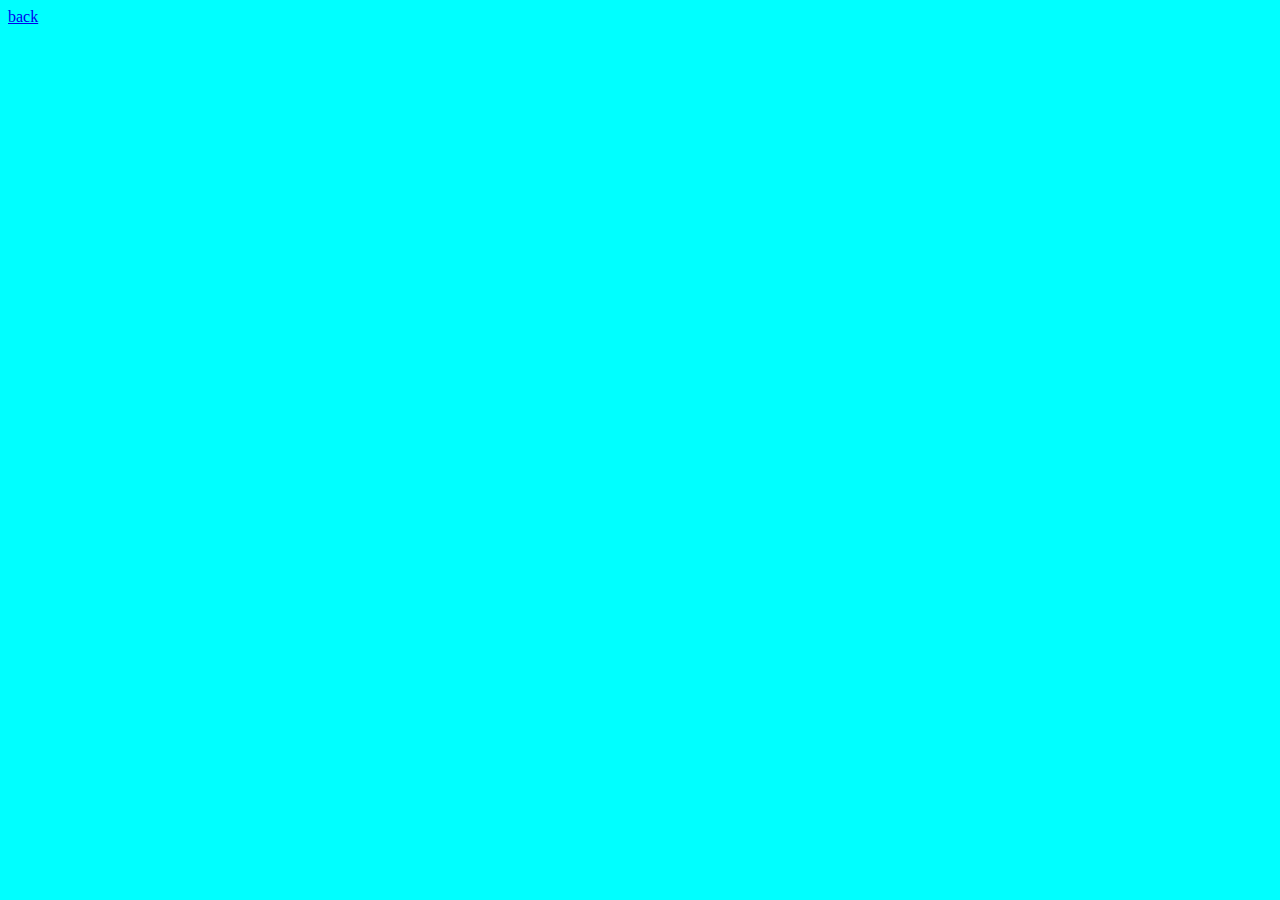
==== admin_log.html @ 4ebd8f77 "adding service section" ====
<!DOCTYPE html>
<html lang="en">
<head>
    <meta charset="UTF-8">
    <meta http-equiv="X-UA-Compatible" content="IE=edge">
    <meta name="viewport" content="width=device-width, initial-scale=1.0">
    <title>Document</title>
</head>
<body style="background-color: aqua;">
<a href="index.html"> back </a>
</body>
</html>
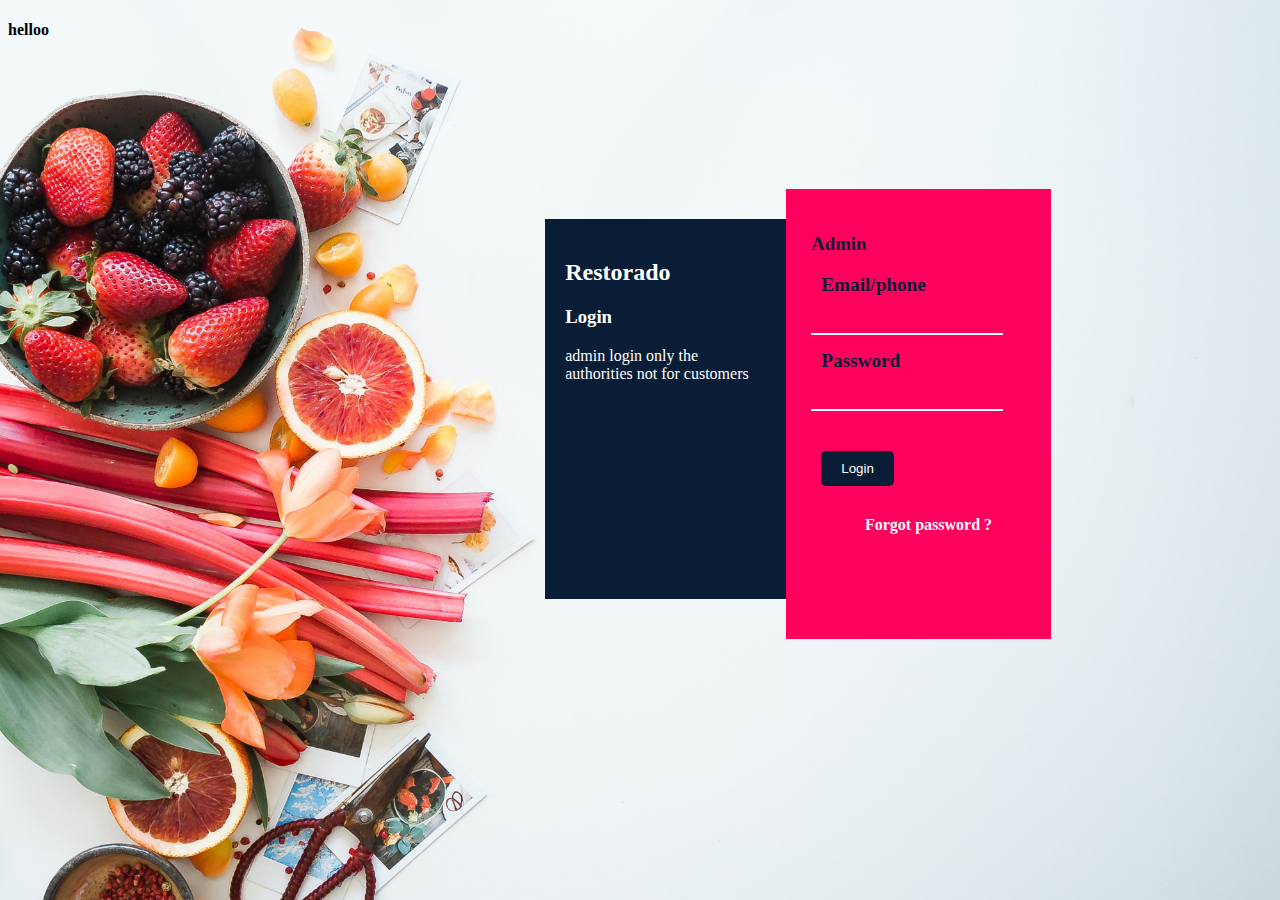
==== commit f2e335e8: "admin page" ====
--- a/admin_log.html
+++ b/admin_log.html
@@ -5,8 +5,139 @@
     <meta http-equiv="X-UA-Compatible" content="IE=edge">
     <meta name="viewport" content="width=device-width, initial-scale=1.0">
     <title>Document</title>
+    
+    <style>
+        body{
+            background-image: url(images/bc1.jpg);
+            background-repeat: no-repeat;
+  background-attachment: fixed;
+  background-size: cover;
+        }
+        .admin{
+            display: flex;
+            width: 40%;
+            margin-left: auto;
+            margin-right: auto;
+            margin-top: 150px;
+            padding-left: 25%;
+            
+        }
+     .container1{
+         height: 340px;
+         width: 300px;
+         background-color:#0a1d37;
+         padding: 20px;
+         color: white;
+         margin-top: 30px;
+     }
+     .container2{
+         height: 400px;
+         width: 320px;
+         padding: 25px;
+         background-color: #ff005c;
+         color: #0a1d37;
+     }
+     label{
+         padding: 10px;
+         font-size: 1.2rem;
+         font-weight:bold;
+     }
+     input{
+         padding:0 10px;
+        
+         margin: 15px 0px;
+         width: 80%;
+        border-top: none;
+        border-left: none;
+        border-right: none;
+        border-color: rgb(255, 255, 255);
+        background: none;
+         
+     }
+     input[type="text"], input[type="password"] { 
+    outline: none;
+    font-size: 1.2rem;
+    
+}
+     button{
+         text-decoration: none;
+         background-color:#0a1d37;
+         padding: 10px 20px;
+         border-radius: 5px;
+         border: none;
+         margin-top: 25px;
+         margin-left: 10px;
+         margin-bottom: 30px;
+         cursor: pointer;
+         color: white;
+     }
+     span{
+         color:white;
+         font-size: 1rem;
+         font-weight: 500;
+         width: 100%;   
+         padding-left: 25%;
+         font-weight: bold;
+     }
+     a{
+         text-decoration: none;
+         margin-top: 40px;
+     }
+     @media screen and (max-width:1050px){
+         
+        .admin{
+            width: 80%;
+            padding-left: 5%;
+        }
+     }
+     @media screen and (max-width:550px){
+         
+         .admin{
+             width: 90%;
+             padding-left: 0;
+             flex-direction: column;
+             margin-top: 0px;
+         }
+         .container1{
+             height: 140px;
+             width: 90%;
+             margin-left: 0;
+             background-color: transparent;
+             margin: 0;
+         }
+         .container2{
+             height: 300px;
+             width: 85%;
+             margin-left: auto;
+             margin-right: auto;
+             background-color: #ff005c;
+             color: white;
+             padding-bottom: 30px;
+         }
+      }
+    </style>
 </head>
-<body style="background-color: aqua;">
-<a href="index.html"> back </a>
+<body">
+    <h4>helloo</h4>
+<section class="admin">
+
+    <div class="container1">
+        <h2>Restorado</h2>
+        <h3>Login</h3>
+        <p> admin login only the authorities not for customers </p>
+
+    </div>
+    <div class="container2">
+        <h3>Admin</h3>
+        <label for="email">Email/phone</label><br>
+        <input type="text" name="username" ><br>
+        <label for="password">Password</label><br>
+        <input type="password" name="password"><br>
+        <a href="orders.html"><button> Login </button><br></a>
+
+        <a href=""><span> Forgot password ?</span></a>
+    </div>
+</section>
+
 </body>
-</html>+</html>
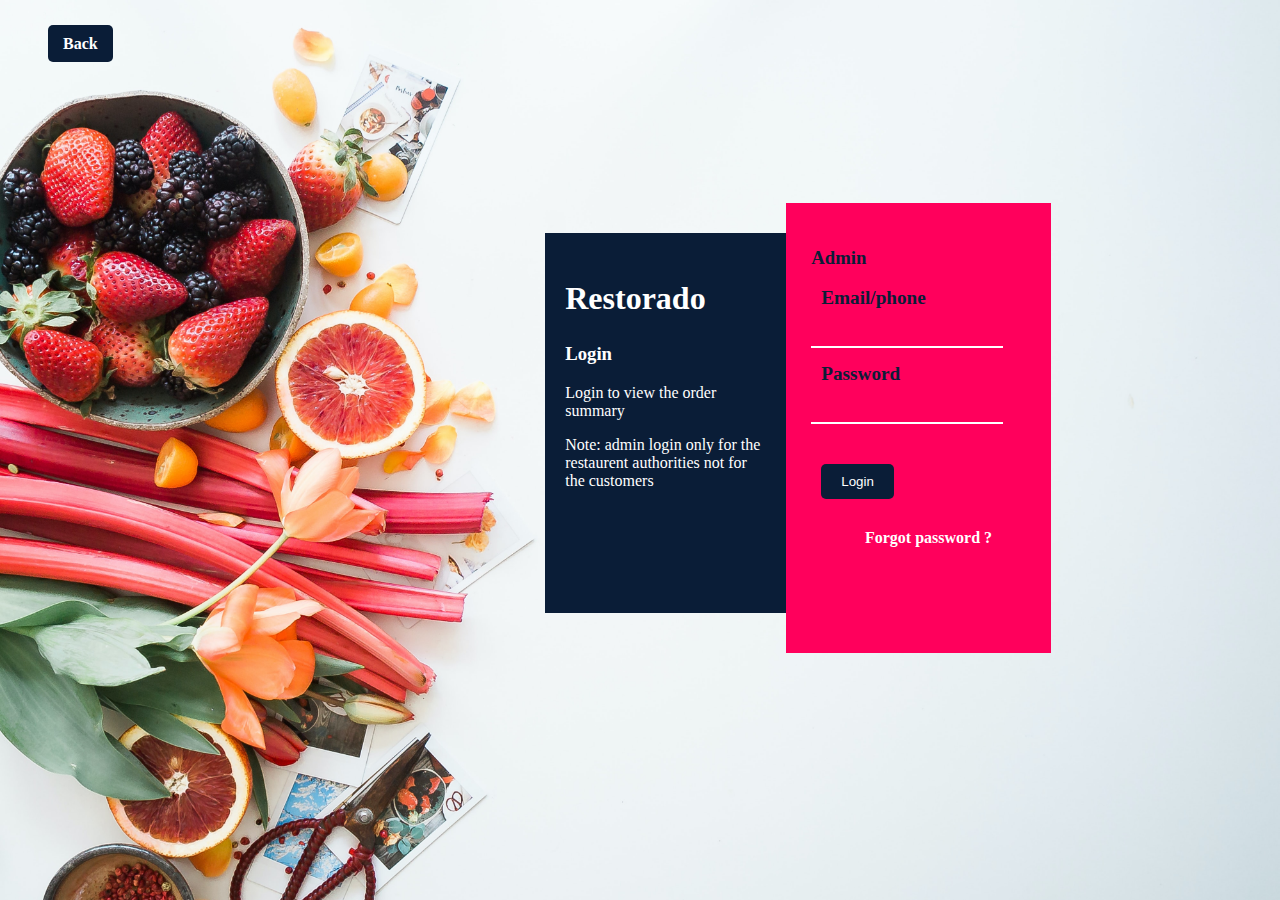
==== commit deaa0074: "updated admin page" ====
--- a/admin_log.html
+++ b/admin_log.html
@@ -78,11 +78,33 @@
          width: 100%;   
          padding-left: 25%;
          font-weight: bold;
+         
      }
      a{
          text-decoration: none;
-         margin-top: 40px;
      }
+     a.back{
+            padding: 10px 15px;
+            text-decoration: none;
+            color: white;
+            background-color: #0a1d37;
+            font-size: 1rem;
+           margin: 20px;
+           border-radius: 5px;
+        }
+        a.back:hover{
+            color: #ff001e;
+        }
+
+     h2{
+             font-size: 2rem;
+         }
+
+         h4{
+             margin: 20px;
+             margin-top: 35px;
+         }
+
      @media screen and (max-width:1050px){
          
         .admin{
@@ -100,10 +122,14 @@
          }
          .container1{
              height: 140px;
-             width: 90%;
+             width: 88.5%;
              margin-left: 0;
-             background-color: transparent;
+             background-color: #0a1d37;
+             transform: rotate(0deg);
              margin: 0;
+         }
+         .note{
+             display: none;
          }
          .container2{
              height: 300px;
@@ -114,22 +140,23 @@
              color: white;
              padding-bottom: 30px;
          }
+        
       }
     </style>
 </head>
 <body">
-    <h4>helloo</h4>
+  <h4> <a class="back" href="index.html">Back</a></h4>
 <section class="admin">
 
     <div class="container1">
         <h2>Restorado</h2>
         <h3>Login</h3>
-        <p> admin login only the authorities not for customers </p>
-
+        <p>Login to view the order summary </p>
+<p class="note">Note: admin login only for the restaurent authorities not for the customers</p>
     </div>
     <div class="container2">
         <h3>Admin</h3>
-        <label for="email">Email/phone</label><br>
+        <label aria-required="true" for="email">Email/phone</label><br>
         <input type="text" name="username" ><br>
         <label for="password">Password</label><br>
         <input type="password" name="password"><br>
